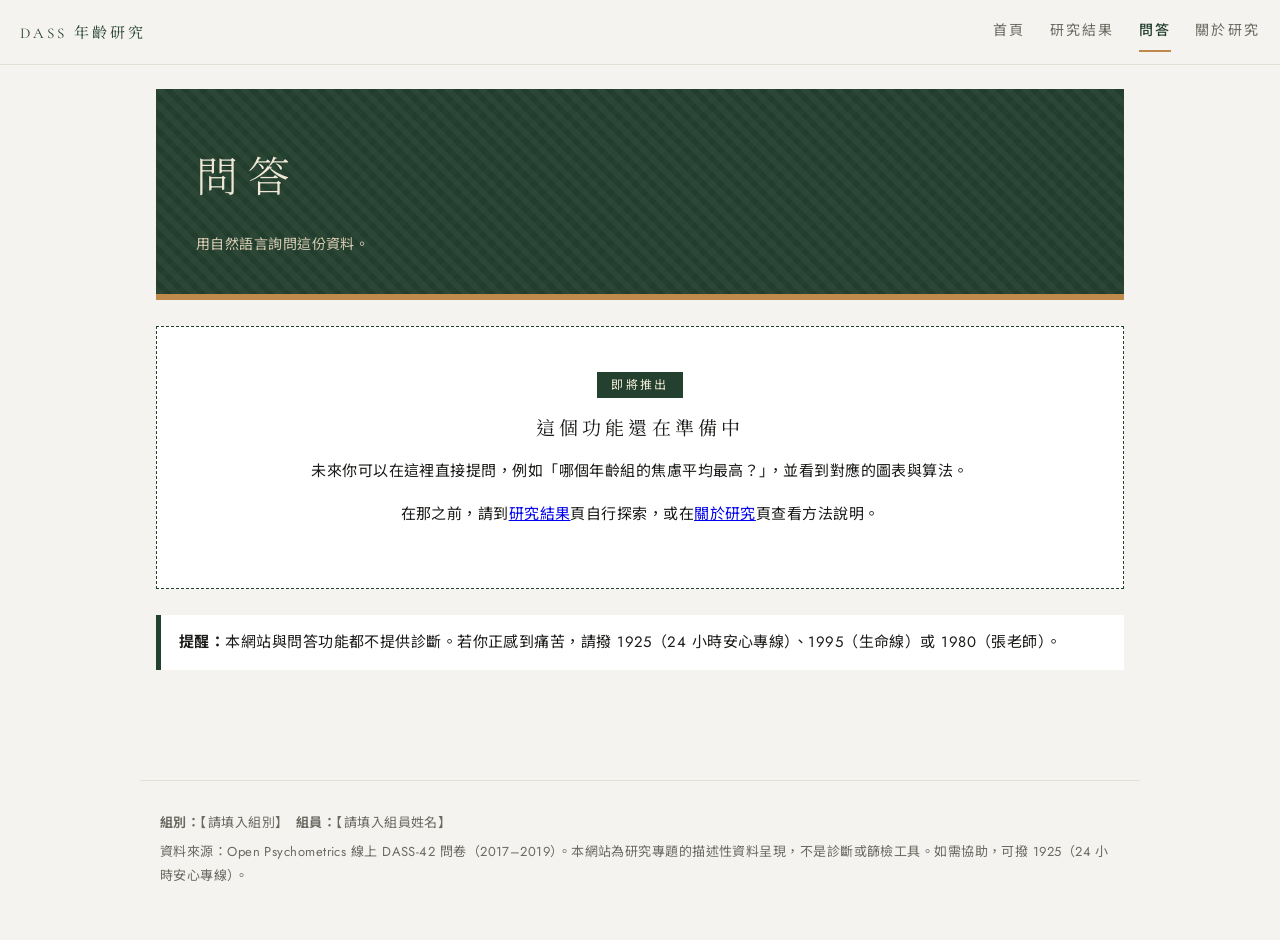
==== ask.html @ c7b9f822 "1u04t/62ji zp u,4" ====
<!DOCTYPE html>
<html lang="zh-Hant">
<head>
<meta charset="UTF-8">
<meta name="viewport" content="width=device-width, initial-scale=1">
<title>問答｜年齡與憂鬱、焦慮、壓力的關係</title>
<meta name="description" content="針對 DASS 資料提問的功能，即將推出。">
<meta property="og:title" content="問答｜年齡與憂鬱、焦慮、壓力的關係">
<meta property="og:description" content="針對 DASS 資料提問的功能，即將推出。">
<link rel="icon" href="data:image/svg+xml,%3Csvg xmlns='http://www.w3.org/2000/svg' viewBox='0 0 100 100'%3E%3Ctext y='.9em' font-size='90'%3E📊%3C/text%3E%3C/svg%3E">
<link rel="preconnect" href="https://fonts.googleapis.com"><link rel="preconnect" href="https://fonts.gstatic.com" crossorigin>
<link href="https://fonts.googleapis.com/css2?family=Cormorant+Garamond:wght@300;400&family=Jost:wght@300;400;500&family=Noto+Serif+TC:wght@300;400&family=Noto+Sans+TC:wght@400;500;700&display=swap" rel="stylesheet">
<link rel="stylesheet" href="style.css">
</head>
<body>
<a class="skip" href="#main">跳到主要內容</a>
<nav class="site" aria-label="主要導覽"><span class="brand">DASS 年齡研究</span><a href="index.html">首頁</a><a href="results.html">研究結果</a><a href="ask.html" aria-current="page">問答</a><a href="about.html">關於研究</a></nav>
<main id="main">
<header><h1>問答</h1><p class="sub">用自然語言詢問這份資料。</p></header>
<div class="soon"><span class="tag">即將推出</span>
<h2 style="border:0;padding:0;margin:16px 0 8px">這個功能還在準備中</h2>
<p>未來你可以在這裡直接提問，例如「哪個年齡組的焦慮平均最高？」，並看到對應的圖表與算法。</p>
<p>在那之前，請到<a href="results.html">研究結果</a>頁自行探索，或在<a href="about.html">關於研究</a>頁查看方法說明。</p></div>
<div class="help" role="note"><b>提醒：</b>本網站與問答功能都不提供診斷。若你正感到痛苦，請撥 1925（24 小時安心專線）、1995（生命線）或 1980（張老師）。</div>
</main>
<footer>
<p><b>組別：</b>【請填入組別】　<b>組員：</b>【請填入組員姓名】</p>
<p>資料來源：Open Psychometrics 線上 DASS-42 問卷（2017–2019）。本網站為研究專題的描述性資料呈現，不是診斷或篩檢工具。如需協助，可撥 1925（24 小時安心專線）。</p>
</footer>
</body>
</html>
---- style.css ----
:root{--ink:#1b1b19;--mut:#6a6a62;--line:#e3dfd6;--g:#24402f;--tan:#c08a4c;--sand:#ece7dc;--bg:#f4f3ef;--fd:"Cormorant Garamond","Noto Serif TC","PingFang TC","Microsoft JhengHei",serif}
*{box-sizing:border-box}
[hidden]{display:none!important}
body{margin:0;background:var(--bg);color:var(--ink);font:400 15px/1.85 "Jost","Noto Sans TC","PingFang TC","Microsoft JhengHei",sans-serif;letter-spacing:.03em}
main{max-width:1000px;margin:0 auto;padding:24px 16px 88px}
header{background-color:var(--g);background-image:repeating-linear-gradient(45deg,rgba(255,255,255,.04) 0 6px,transparent 6px 12px),repeating-linear-gradient(-45deg,rgba(0,0,0,.05) 0 6px,transparent 6px 12px);color:#f1e9d8;padding:56px 40px 36px;border-bottom:6px solid var(--tan)}
h1{font:300 clamp(24px,4.4vw,42px)/1.6 var(--fd);letter-spacing:.24em;margin:0 0 20px;max-width:14em}
.sub{max-width:560px;margin:0;color:#d9cdb4;font-size:14px}
#msg{margin-top:20px;font-size:12px;color:#b9ad92}#msg.err{color:#ffb4a8}
.lnk{font:inherit;font-size:12px;color:#f1e9d8;background:none;border:0;border-bottom:1px solid var(--tan);cursor:pointer;margin-top:12px;letter-spacing:.1em;padding:0}
#tabs{display:flex;gap:6px;margin:24px 0 6px;flex-wrap:wrap}
#tabs button,.seg button{font:inherit;font-weight:500;letter-spacing:.08em;background:none;border:0;border-bottom:3px solid transparent;padding:8px 16px;color:var(--mut);cursor:pointer}
#tabs button{font-weight:400;font-size:14px;letter-spacing:.22em}
#tabs button.on{color:var(--g);border-bottom-color:var(--tan)}
.seg{display:flex;flex-wrap:wrap;gap:0;margin:14px 0 4px;border:1px solid var(--g);width:max-content;max-width:100%}
.seg button{border:0;padding:8px 18px;color:var(--g)}.seg button+button{border-left:1px solid var(--g)}
.seg button.on{background:var(--g);color:#f1e9d8}
button:focus-visible,input:focus-visible,select:focus-visible{outline:2px solid var(--tan);outline-offset:3px}
.bar{display:flex;flex-wrap:wrap;gap:8px 26px;align-items:center;margin:12px 0 16px}
.bar label{display:inline-flex;align-items:center;gap:8px;cursor:pointer}
input[type=checkbox],input[type=radio]{accent-color:var(--g)}
select{font:inherit;border:1px solid var(--g);background:#fff;padding:6px 12px;border-radius:0;color:var(--ink)}
.hint{max-width:640px;margin:6px 0 0;color:var(--mut);font-size:13.5px}
.cw{position:relative;background:#fff;border:1px solid var(--line);padding:14px 12px 10px}
svg{width:100%;height:auto;display:block}
.gr{stroke:#ebe7de}.ax{stroke:var(--ink)}
.tk{font:400 12px "Jost","Noto Sans TC",sans-serif;fill:var(--mut)}.at{font:500 12px "Jost","Noto Sans TC",sans-serif;fill:var(--ink)}
#tip{position:fixed;pointer-events:none;background:var(--g);color:#f1e9d8;padding:6px 12px;font-size:12.5px;line-height:1.6;display:none;z-index:9}
.lg{display:flex;flex-wrap:wrap;gap:6px 22px;font-size:12.5px;color:var(--mut);margin:8px 2px 0}
.sw{width:11px;height:11px;display:inline-block;vertical-align:middle;margin-right:6px;border:1px solid var(--g)}
h2{font:400 19px/1.5 var(--fd);letter-spacing:.22em;margin:44px 0 12px;padding-left:12px;border-left:5px solid var(--tan)}
.tw{overflow-x:auto;margin-top:22px;background:#fff;border:1px solid var(--line)}
h2+.tw{margin-top:0}
table{border-collapse:collapse;width:100%;font-size:13.5px;white-space:nowrap}
th,td{padding:10px 14px;text-align:right;border-bottom:1px solid var(--line)}
th:first-child,td:first-child{text-align:left}
th{font-weight:500;background:var(--sand);color:var(--g)}
tbody tr:last-child td{border-bottom:0}
.note{margin-top:48px;font-size:13px;color:var(--mut)}
.note h2{margin-top:0}
.note ul{margin:0;padding-left:18px}.note li{margin:6px 0}
.ir{display:flex;flex-wrap:wrap;gap:6px;align-items:center;margin:10px 0}.ik{width:3em;color:var(--g);font-weight:500}
.chip{border:1px solid var(--g);padding:0 9px;font-size:12px;cursor:default;background:#fff}.chip:hover{background:var(--g);color:#f1e9d8}
#intro{position:fixed;inset:0;background-color:var(--g);background-image:repeating-linear-gradient(45deg,rgba(255,255,255,.04) 0 6px,transparent 6px 12px),repeating-linear-gradient(-45deg,rgba(0,0,0,.05) 0 6px,transparent 6px 12px);color:#f1e9d8;z-index:9999;display:flex;flex-direction:column;align-items:flex-start;justify-content:center;padding:max(32px,7vw);transition:opacity .5s;overflow-y:auto;overscroll-behavior:contain}
#intro.out{opacity:0;pointer-events:none}
#intro[hidden]{display:none}
#intro p{max-width:600px;margin:0 0 20px;font:300 clamp(15px,2.2vw,20px)/2 var(--fd);letter-spacing:.24em;opacity:0}
#intro p.q{font-size:clamp(13px,1.9vw,16px);font-weight:400;color:var(--tan);margin-bottom:8px;padding-left:14px;border-left:3px solid var(--tan)}
#intro p.last{font-size:clamp(20px,3.4vw,32px);font-weight:400;line-height:1.3;margin-top:10px}
#intro .btns{opacity:0;margin-top:24px}
#intro.go p,#intro.go .btns{animation:fi .8s ease forwards;animation-delay:calc(var(--d)*.9s + .2s)}
#intro button{font:inherit;font-weight:500;font-size:14px;letter-spacing:.14em;color:var(--g);background:var(--tan);border:0;padding:12px 30px;cursor:pointer}
#intro #skip{position:absolute;top:22px;right:26px;background:none;color:#b9ad92;padding:4px;font-size:12px}
@keyframes fi{from{opacity:0;transform:translateY(10px)}to{opacity:1;transform:none}}
@media(prefers-reduced-motion:reduce){#intro p,#intro .btns{animation:none!important;opacity:1}}
@media(max-width:560px){header{padding:40px 22px 28px}}
.wr{white-space:normal;min-width:280px;text-align:left}
#kf{margin-top:26px;background:#fff;border:1px solid var(--line);padding:6px 24px 16px}#kf h2{margin-top:18px}#kf ul{margin:0;padding-left:18px}#kf li{margin:7px 0}
.xp{margin-top:18px}.xp button{font:inherit;font-size:13px;color:var(--g);background:none;border:1px solid var(--g);padding:6px 16px;cursor:pointer}
.xp textarea{display:block;width:100%;height:160px;margin-top:10px;font:12px/1.5 monospace;border:1px solid var(--line);padding:8px;white-space:pre}
details{background:#fff;border:1px solid var(--line);padding:10px 16px;margin:8px 0}summary{cursor:pointer;font-weight:500;color:var(--g)}details[open] summary{margin-bottom:6px}
.lnk2{font:inherit;font-size:13px;color:var(--g);background:none;border:1px solid var(--g);padding:4px 14px;cursor:pointer}.lnk2:hover{background:var(--g);color:#f1e9d8}
input[type=range]{accent-color:var(--g);width:220px;vertical-align:middle}

.skip{position:absolute;left:-999px;top:0;background:#fff;padding:8px 14px;z-index:99}.skip:focus{left:8px;top:8px}
.site{display:flex;flex-wrap:wrap;align-items:center;gap:4px 24px;padding:12px 20px;background:var(--bg);border-bottom:1px solid var(--line);position:sticky;top:0;z-index:20}
.site .brand{font:400 15px var(--fd);letter-spacing:.2em;color:var(--g);margin-right:auto}
.site a{color:var(--mut);text-decoration:none;font-size:14px;letter-spacing:.16em;padding:6px 0;border-bottom:2px solid transparent}
.site a:hover{color:var(--g)}.site a[aria-current="page"]{color:var(--g);border-bottom-color:var(--tan);font-weight:500}
footer{max-width:1000px;margin:0 auto;padding:26px 20px 48px;border-top:1px solid var(--line);color:var(--mut);font-size:13px}footer p{margin:4px 0}
.cards{display:grid;grid-template-columns:repeat(auto-fit,minmax(230px,1fr));gap:14px;margin:26px 0}
.card{background:#fff;border:1px solid var(--line);border-top:4px solid var(--tan);padding:20px 22px;display:block;color:inherit;text-decoration:none}
.card .num{font:300 42px/1.25 var(--fd);color:var(--g);letter-spacing:.04em}.card .lab{font-size:13.5px;color:var(--ink)}.card small{display:block;color:var(--mut);font-size:12px;margin-top:6px}
a.card:hover{border-top-color:var(--g)}.card h3{margin:0 0 6px;font:700 19px var(--fd);letter-spacing:.1em;color:var(--g)}
.soon{border:1px dashed var(--g);background:#fff;padding:44px 24px;text-align:center;margin:26px 0}.soon .tag{display:inline-block;background:var(--g);color:#f1e9d8;padding:2px 14px;font-size:12px;letter-spacing:.2em}
.help{border-left:5px solid var(--g);background:#fff;padding:14px 18px;margin:22px 0}
.doc h2{margin-top:36px}.doc p,.doc li{max-width:760px}.doc table{white-space:normal}
@media print{.site,.skip,#intro,.xp{display:none!important}}
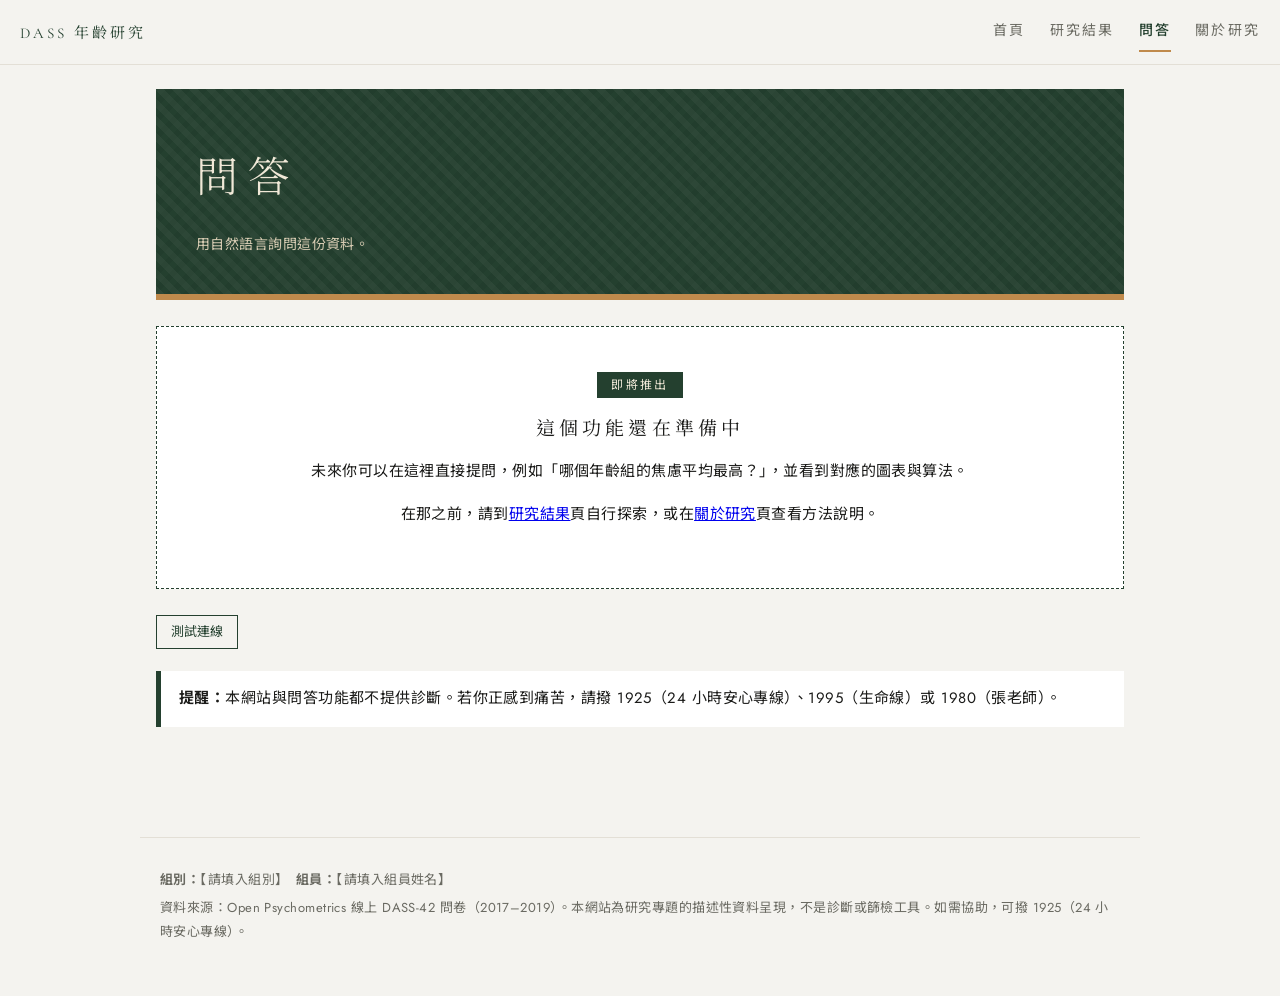
==== commit ffc920fd: "Update ask.html" ====
--- a/ask.html
+++ b/ask.html
@@ -21,11 +21,64 @@
 <h2 style="border:0;padding:0;margin:16px 0 8px">這個功能還在準備中</h2>
 <p>未來你可以在這裡直接提問，例如「哪個年齡組的焦慮平均最高？」，並看到對應的圖表與算法。</p>
 <p>在那之前，請到<a href="results.html">研究結果</a>頁自行探索，或在<a href="about.html">關於研究</a>頁查看方法說明。</p></div>
+<div style="margin:22px 0">
+<button class="lnk2" id="ping" type="button">測試連線</button>
+<p class="hint" id="pingOut" role="status" aria-live="polite"></p>
+</div>
 <div class="help" role="note"><b>提醒：</b>本網站與問答功能都不提供診斷。若你正感到痛苦，請撥 1925（24 小時安心專線）、1995（生命線）或 1980（張老師）。</div>
 </main>
 <footer>
 <p><b>組別：</b>【請填入組別】　<b>組員：</b>【請填入組員姓名】</p>
 <p>資料來源：Open Psychometrics 線上 DASS-42 問卷（2017–2019）。本網站為研究專題的描述性資料呈現，不是診斷或篩檢工具。如需協助，可撥 1925（24 小時安心專線）。</p>
 </footer>
+<script>
+(function(){
+  // 後端網址：請把下面這行換成你的 Worker 網址，例如 "https://名稱.你的帳號.workers.dev"
+  var BACKEND_URL = "【請填入你的 Worker 網址】";
+
+  var btn = document.getElementById('ping');
+  var out = document.getElementById('pingOut');
+
+  btn.addEventListener('click', function(){
+    if (!/^https?:\/\//.test(BACKEND_URL)) {
+      out.textContent = '尚未設定後端網址：請打開 ask.html，把 BACKEND_URL 換成你的 Worker 網址。';
+      return;
+    }
+    btn.disabled = true;
+    out.textContent = '連線中…';
+    var ctrl = new AbortController();
+    var timer = setTimeout(function(){ ctrl.abort(); }, 10000);
+
+    fetch(BACKEND_URL, {
+      method: 'POST',
+      headers: { 'Content-Type': 'application/json' },
+      body: JSON.stringify({ action: 'test' }),
+      signal: ctrl.signal
+    })
+    .then(function(r){
+      return r.text().then(function(t){ return { status: r.status, ok: r.ok, text: t }; });
+    })
+    .then(function(r){
+      var msg = r.text;
+      try {
+        var j = JSON.parse(r.text);
+        msg = (!r.ok && j && j.error) ? j.error : JSON.stringify(j);
+      } catch (e) {}
+      out.textContent = r.ok
+        ? '連線成功（' + r.status + '）：' + msg
+        : '連線失敗（' + r.status + '）：' + (msg || '後端沒有回傳訊息');
+    })
+    .catch(function(e){
+      out.textContent = (e && e.name === 'AbortError')
+        ? '連線逾時（10 秒沒有回應），請確認網址是否正確。'
+        : '無法連線：可能是網址錯誤、網路中斷，或後端的 ALLOWED_ORIGIN 沒有允許這個網站。';
+    })
+    .finally(function(){
+      clearTimeout(timer);
+      btn.disabled = false;
+    });
+  });
+})();
+</script>
 </body>
 </html>
